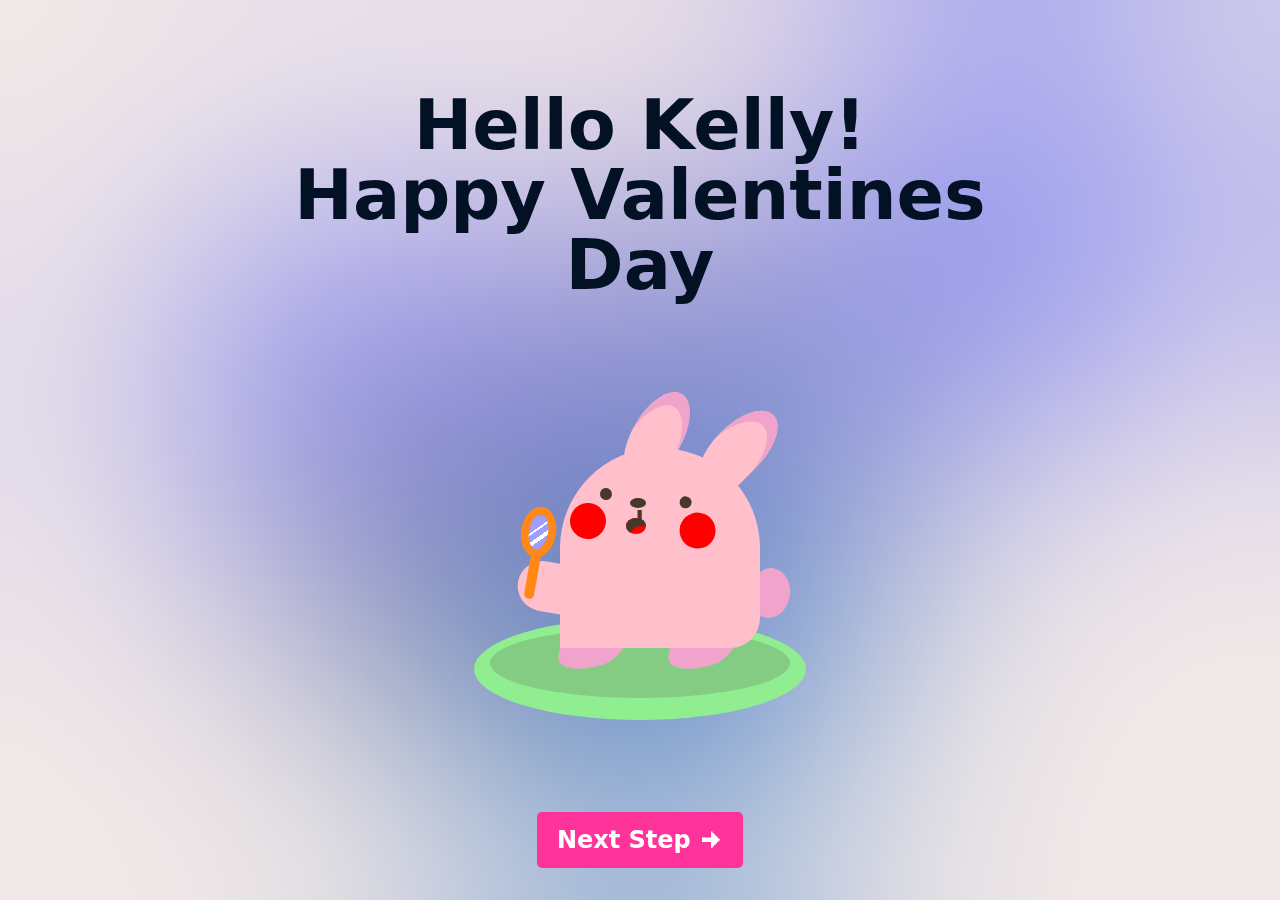
==== index.html @ 99c9629e "one" ====
<!DOCTYPE html>
<html lang="en">
<head>
  <meta charset="UTF-8">
  <meta name="viewport" content="width=device-width, initial-scale=1.0">
  <title>Flores y corazones</title>
  <link rel="stylesheet" href="./intro.css">
  
  

</head>
<body>
<div class="bouncing-blobs-container">
    <div class="bouncing-blobs-glass"></div>
    <div class="bouncing-blobs">
      <div class="bouncing-blob bouncing-blob--blue"></div>
      <div class="bouncing-blob bouncing-blob--blue"></div>
      <div class="bouncing-blob bouncing-blob--blue"></div>
      <div class="bouncing-blob bouncing-blob--white"></div>
      <div class="bouncing-blob bouncing-blob--purple"></div>
      <div class="bouncing-blob bouncing-blob--purple"></div>
      <div class="bouncing-blob bouncing-blob--pink"></div>
    </div>
  </div>
  <div class="hero">
    <h2>Hello Kelly!<br>Happy Valentines Day</h2>
    <br><br>
    <div class="bunny-container">
        <div class="text"></div>
        <div class="grass"></div>
        <div class="bunny">
            <div class="bunny__ears">
                <div class="bunny__ear bunny__ear--left"></div>
                <div class="bunny__ear bunny__ear--right"></div>
            </div>
            <div class="bunny__feet">
                <div class="bunny__foot bunny__foot--left"></div>
                <div class="bunny__foot bunny__foot--right"></div>
            </div>
            <div class="bunny__tail"></div>
            <div class="bunny__paw"></div>
            <div class="bunny__body">
                <div class="bunny__eyes"></div>
                <div class="bunny__nose"></div>
                <div class="bunny__cheeks"></div>
                <div class="bunny__mouth"></div>
            </div>
        </div>
    </div>
    <div class="bubbles">
        <div class="bubble"></div>
        <div class="bubble"></div>
        <div class="bubble"></div>
        <div class="bubble"></div>
        <div class="bubble"></div>
        <div class="bubble"></div>
        <div class="bubble"></div>
        <div class="bubble"></div>
        <div class="bubble"></div>
        <div class="bubble"></div>
        <div class="bubble"></div>
        <div class="bubble"></div>
        <div class="bubble"></div>
        <div class="bubble"></div>
        <div class="bubble"></div>
        <div class="bubble"></div>
        <div class="bubble"></div>
        <div class="bubble"></div>
    </div>
    <br><br> <br><br> <br><br>
        <div class="button-container">
            <a href="valentines.html" class="valentines-button">Next Step 🠊 </a>
        </div>
    </div>
    
</body>

  <script  src="./intro.js"></script>

  </html>
---- intro.css ----
:root {
    font-family: Inter, system-ui, Avenir, Helvetica, Arial, sans-serif;
    line-height: 1.5;
    font-weight: 400;
  
    color: black;
    background-color: rgba(219, 195, 195, 0.379);
  
    font-synthesis: none;
    text-rendering: optimizeLegibility;
    -webkit-font-smoothing: antialiased;
    -moz-osx-font-smoothing: grayscale;
  }
  
  body {
    margin: 0;
    display: flex;
    place-items: center;
    min-width: 320px;
    min-height: 100vh;
  }
  
  .bouncing-blob {
    width: 32vw;
    aspect-ratio: 1;
    border-radius: 50%;
    will-change: transform;
    position: absolute;
    z-index: 1;
    top: 0;
    left: 0;
    transform-origin: left top;
  }
  
  .bouncing-blob--blue {
    background: #4783c7;
  }
  
  .bouncing-blob--white {
    background: #7f7676;
    z-index: 2;
    width: 15vw;
  }
  
  .bouncing-blob--purple {
    background: #8c8ff1;
  }
  
  .bouncing-blob--pink {
    background: #e289cd50;
  }
  
  .bouncing-blobs-container {
    position: fixed;
    z-index: -1;
    top: 0;
    left: 0;
    width: 100%;
    height: 100%;
  }
  
  .bouncing-blobs-glass {
    position: absolute;
    z-index: 2;
    top: 0;
    left: 0;
    width: 100%;
    height: 100%;
    backdrop-filter: blur(140px);
    -webkit-backdrop-filter: blur(140px);
    pointer-events: none;
  }
  
  .bouncing-blobs {
    position: absolute;
    z-index: 1;
    top: 0;
    left: 0;
    width: 100%;
    height: 100%;
  }
  
  .hero {
    display: flex;
    flex-direction: column;
    justify-content: center;
    align-items: center;
    width: 100%;
  }
  
  .hero h2 {
    font-size: 70px;
    max-width: 800px;
    line-height: 1;
    text-align: center;
    font-weight: bold;
    text-transform: capitalize;
    margin-bottom: 20px;
    color: #021123;
  }
  
  .hero p {
    font-size: 24px;
    max-width: 500px;
    text-align: center;
    color: #021123;
  }
  
  @media (max-width: 1200px) {
    .bouncing-blobs-glass {
      backdrop-filter: blur(120px);
      -webkit-backdrop-filter: blur(120px);
    }
  }
  
  @media (max-width: 500px) {
    .bouncing-blob {
      width: 60vw;
    }
    .bouncing-blob--white {
      width: 30vw;
    }
    .bouncing-blobs-glass {
      backdrop-filter: blur(90px);
      -webkit-backdrop-filter: blur(90px);
    }
  
    .hero h2 {
      font-size: 32px;
    }
  
    .hero p {
      font-size: 16px;
      padding: 0 20px;
    }
  }
  
  .tutorial-link a {
    display: flex;
    justify-content: center;
    align-items: center;
    color: black;
    font-size: 20px;
    text-decoration: none;
    font-weight: 600;
    gap: 0 5px;
    border: 2px solid;
    border-radius: 5px;
    padding: 4px 10px;
  }
  
  .tutorial-link svg {
    width: 30px;
  }
  
  @media(max-width: 500px) {
    .tutorial-link a {
      font-size: 14px;
      padding: 2px 4px;
    }
    .tutorial-link svg {
      width: 15px;
    }
  }





  :root {
    --bunny-size: 300px;
    --bunny-color: pink;
    --bunny-color-2: #f0a4cb;
    --bunny-eye-color: #473929;
    --bunny-cheek-color: red;
    --bunny-tongue-color: red;
    --bunny-mouth-color: #473929;
    --bunny-nose-color: #473929;
    
    --stick-color: #ff8819;
    --stick-bubble-color-1: #9e9eff;
    --stick-bubble-color-2: white;
    
    --grass-color: #84cc84;
    --grass-color-2: lightgreen;

    --breathe-duration: 10s;

    --bubble-color-1: #4fd5e7;
    --bubble-color-2: #829fff;
    --bubble-color-3: #76e0cf;
    --bubble-color-4: #86befd;
    --bubble-color-5: #91f1d9;
}

body {
    margin: 0;
    display: flex;
    justify-content: center;
    align-items: center;
    height: 100vh;
}

.bunny-container {
    width: var(--bunny-size);
    height: var(--bunny-size);
}

.bunny {
    width: 230px;
    height: 300px;
    transform: translateX(70px);
}

.bunny * {
    position: absolute;
}

.bunny__body {
    width: 200px;
    height: 200px;
    background: var(--bunny-color);
    border-radius: 100px 100px 30px 0px;
    transform: translateY(80px);
}

@keyframes eyesAnim {
    0%, 15%, 17%,    79%, 81% { transform: translate(40px, 40px) rotateZ(6deg) }
        16%,            80% { transform: translate(40px, 40px) rotateZ(6deg) scaleY(0.3) }
    60% { transform: translate(40px, 30px) rotateZ(6deg) }
    10%, 70%, 100% { transform: translate(40px, 40px) rotateZ(6deg) }
}

.bunny__eyes {
    padding: 6px;
    background: var(--bunny-eye-color);
    border-radius: 50%;
    box-shadow: 80px 0 var(--bunny-eye-color);
    transform: translate(40px, 40px) rotateZ(6deg);
    animation: eyesAnim var(--breathe-duration) linear infinite;
}

@keyframes noseAnim {
    60% { transform: translate(70px, 40px) }
    10%, 70%, 100% { transform: translate(70px, 50px) }
}

.bunny__nose {
    padding: 5px 8px;
    background: var(--bunny-nose-color);
    border-radius: 50%;
    transform: translate(70px, 50px);
    animation: noseAnim var(--breathe-duration) linear infinite;
}

.bunny__nose::after {
    content: '|';
    text-shadow: 1px 0px, -1px 0;
    color: var(--bunny-nose-color);
    position: absolute;
    font-size: 20px;
    font-weight: bolder;
    transform: translateX(-2px);
}

@keyframes cheeksAnim {
    60% { transform: translate(10px, 50px) rotateZ(5deg); opacity: 0.5 }
    10%, 70%, 100%, 0% { transform: translate(10px, 55px) rotateZ(5deg); opacity: 0.2 }
}

.bunny__cheeks {
    padding: 18px;
    background: var(--bunny-cheek-color);
    border-radius: 50%;
    transform: translate(10px, 55px) rotateZ(5deg);
    box-shadow: 110px 0 var(--bunny-cheek-color);
    animation: cheeksAnim var(--breathe-duration) linear infinite;
}

@keyframes breatheMouthAnim {
    0%, 10%, 75%,
    78%, 82%, 86%, 90%, 94%, 98%, 100%, 4%, 8%
    { transform: translate(68px, 70px) }
    60% { transform: translate(70px, 70px) scale(3, 2.5) }
    76%, 80%, 84%, 88%, 92%, 96%, 2%, 6% { transform: translate(66px, 70px) }
}

.bunny__mouth {
    padding: 8px 10px;
    background: var(--bunny-tongue-color);
    border-radius: 50%;
    transform: translate(66px, 70px);
    box-shadow: inset 5px 8px var(--bunny-mouth-color);
    animation: breatheMouthAnim  var(--breathe-duration) linear infinite;
}

.bunny__ears {
    width: 200px;
    height: 100px;
}

@keyframes earLeftAnim {
    0%, 10%, 75% { transform: var(--transform-3) }
    15%, 17%, 65% { transform: var(--transform-1) }
    16% { transform: var(--transform-2) }

    25%, 29%,       42%, 46%,       56%, 60% { transform: var(--transform-4) }
    23%, 27%, 31%,  40%, 44%, 48%,  54%, 58%, 62% { transform: var(--transform-1) }
}

@keyframes earRightAnim {
    0%, 10%, 75% { transform: var(--transform-3) }
    13%, 15%, 65% { transform: var(--transform-1) }
    14% { transform: var(--transform-2) }

    28%, 32%,       44%, 48%,       55%, 59% { transform: var(--transform-4) }
    26%, 30%, 34%,  42%, 46%, 50%,  53%, 57%, 61% { transform: var(--transform-1) }
}

.bunny__ear {
    width: 50px;
    height: 100px;
    border-radius: 50% 50% 0%;
    background: var(--bunny-color);
    transform-origin: bottom left;
    box-shadow: inset 0px 15px var(--bunny-color-2);
    transform: var(--transform-3);
}

.bunny__ear--left {
    --transform-1: translateX(50px) rotate(10deg);
    --transform-2: translateX(50px) rotate(5deg);
    --transform-3: translateX(50px) rotate(30deg);
    --transform-4: translateX(50px) rotate(8deg);
    animation: earLeftAnim var(--breathe-duration) linear infinite;
}

.bunny__ear--right {
    --transform-1: translateX(125px) rotate(25deg);
    --transform-2: translateX(125px) rotate(20deg);
    --transform-3: translateX(125px) rotate(45deg);
    --transform-4: translateX(125px) rotate(23deg);
    animation: earRightAnim var(--breathe-duration) linear infinite;
}

.bunny__feet {
    height: 35px;
    width: 200px;
    transform: translateY(265px);
}

.bunny__foot {
    height: 35px;
    width: 65px;
    background: var(--bunny-color-2);
    border-radius: 0 0 25px 50%;
}

.bunny__foot--left {
    transform: rotate(10deg) skewY(-20deg);
}

.bunny__foot--right {
    transform: translateX(110px) rotate(10deg) skewY(-20deg);
}

@keyframes tailAnim {
    0%, 15%, 25%,   75%, 85%, 95% { transform: translate(190px, 200px) rotate(8deg) }
        20%,        80%, 90% { transform: translate(190px, 198px) rotate(-8deg) }
}

.bunny__tail {
    height: 50px;
    width: 40px;
    background: var(--bunny-color-2);
    border-radius: 50% 50% 50%;
    transform: translate(190px, 200px) rotate(8deg);
    animation: tailAnim 3s linear infinite;
}

.bunny__arm {
    width: 80px;
    height: 100px;
    transform: translate(-70px, 140px);
}

@keyframes pawAnim {
    0%, 75%, 100% { transform: translate(-47px, 197px) rotate(-2deg) }
    65% { transform: translate(-47px, 197px) rotate(10deg) }
}

.bunny__paw {
    width: 50px;
    height: 50px;
    background: var(--bunny-color);
    border-radius: 50px 0 0 50px;
    transform-origin: bottom right;
    transform: translate(-47px, 197px) rotate(-2deg);
    transform: translate(-47px, 197px) rotate(10deg);
    animation: pawAnim var(--breathe-duration) linear infinite;
}

.bunny__paw::before {
    content: '';
    position: absolute;
    width: 10px;
    height: 45px;
    border-radius: 0 0 20px 20px;
    background: var(--stick-color);
    transform: translate(8px, -5px);
}

.bunny__paw::after {
    content: '';
    position: absolute;
    width: 19px;
    height: 35px;
    background: linear-gradient(-45deg,
        var(--stick-bubble-color-1) 0% 30%,
        var(--stick-bubble-color-2) 30% 40%,
        var(--stick-bubble-color-1) 40% 55%,
        var(--stick-bubble-color-2) 55% 60%,
        var(--stick-bubble-color-1) 60% 100%);
    border-radius: 50%;
    box-shadow: 0 0 0 8px var(--stick-color);
    transform: translate(2px, -45px);
}

.grass {
    width: 300px;
    height: 70px;
    background: var(--grass-color);
    position: absolute;
    border-radius: 50%;
    transform: translateY(260px);
    box-shadow: 0 6px 0 16px var(--grass-color-2);
}


.bubbles {
    position: absolute;
    transform: translate(-130px, 15px);
}

@keyframes bubbleAnim {
    40% { offset-distance: 0% }
    60% { offset-distance: 100%; }
    42%, 58% { opacity: 1 }
    0%, 40%, 60%, 100% { opacity: 0 }
}

.bubble {
    position: absolute;
    border-radius: 50%;
    opacity: 0;
    animation: bubbleAnim var(--breathe-duration) linear infinite;
    --bubble-base-delay: 3s;
    --bubble-delay: 0.2s;
}
.bubble:nth-child(n) {
    background: var(--bubble-color-1);
    padding: 12px;
    transform: rotate(10deg);
    offset-path: path('m0,0 l -500, -35');
}
.bubble:nth-child(2n) {
    background: var(--bubble-color-2);
    padding: 8px;
    offset-path: path('m0,0 l -500, -25');
}
.bubble:nth-child(3n) {
    background: var(--bubble-color-3);
    padding: 15px;
    offset-path: path('m0,0 l -500, 10');
}
.bubble:nth-child(4n) {
    background: var(--bubble-color-4);
    padding: 10px;
    offset-path: path('m0,0 l -500, 30');
}
.bubble:nth-child(5n) {
    background: var(--bubble-color-5);
    padding: 17px;
    offset-path: path('m0,0 l -500, 20');
}

.bubble:nth-child(1) { animation-delay: var(--bubble-base-delay) }
.bubble:nth-child(2) { animation-delay: calc(var(--bubble-base-delay) + var(--bubble-delay)) }
.bubble:nth-child(3) { animation-delay: calc(var(--bubble-base-delay) + var(--bubble-delay) * 2) }
.bubble:nth-child(4) { animation-delay: calc(var(--bubble-base-delay) + var(--bubble-delay) * 3) }
.bubble:nth-child(5) { animation-delay: calc(var(--bubble-base-delay) + var(--bubble-delay) * 4) }
.bubble:nth-child(6) { animation-delay: calc(var(--bubble-base-delay) + var(--bubble-delay) * 5) }
.bubble:nth-child(7) { animation-delay: calc(var(--bubble-base-delay) + var(--bubble-delay) * 6) }
.bubble:nth-child(8) { animation-delay: calc(var(--bubble-base-delay) + var(--bubble-delay) * 7) }
.bubble:nth-child(9) { animation-delay: calc(var(--bubble-base-delay) + var(--bubble-delay) * 8) }
.bubble:nth-child(10) { animation-delay: calc(var(--bubble-base-delay) + var(--bubble-delay) * 9) }
.bubble:nth-child(11) { animation-delay: calc(var(--bubble-base-delay) + var(--bubble-delay) * 10) }
.bubble:nth-child(12) { animation-delay: calc(var(--bubble-base-delay) + var(--bubble-delay) * 11) }
.bubble:nth-child(13) { animation-delay: calc(var(--bubble-base-delay) + var(--bubble-delay) * 12) }
.bubble:nth-child(14) { animation-delay: calc(var(--bubble-base-delay) + var(--bubble-delay) * 13) }
.bubble:nth-child(15) { animation-delay: calc(var(--bubble-base-delay) + var(--bubble-delay) * 14) }
.bubble:nth-child(16) { animation-delay: calc(var(--bubble-base-delay) + var(--bubble-delay) * 15) }
.bubble:nth-child(17) { animation-delay: calc(var(--bubble-base-delay) + var(--bubble-delay) * 16) }
.bubble:nth-child(18) { animation-delay: calc(var(--bubble-base-delay) + var(--bubble-delay) * 17) }

.bubble::before, .bubble::after {
    content: '';
    position: absolute;
    border-radius: 50%;
    background: white;
}

.bubble::after {
    padding: 15%;
    opacity: 0.6;
}

.bubble::before {
    padding: 10%;
    opacity: 0.7;
    transform: translate(-6px, -1px);
}



.button-container .valentines-button {
    display: inline-block;
    padding: 10px 20px;
    font-size: 24px;
    text-decoration: none;
    font-family: Inter, system-ui, Avenir, Helvetica, Arial, sans-serif; /* Added font-family */
    background-color: #ff3399; /* Adjust the color as per your design */
    color: #fff; /* Adjust the color as per your design */
    border-radius: 5px;
    transition: background-color 0.3s ease;
    font-weight: bold;
}

.button-container .valentines-button:hover {
    background-color: #cc0066; /* Adjust the color as per your design */
}
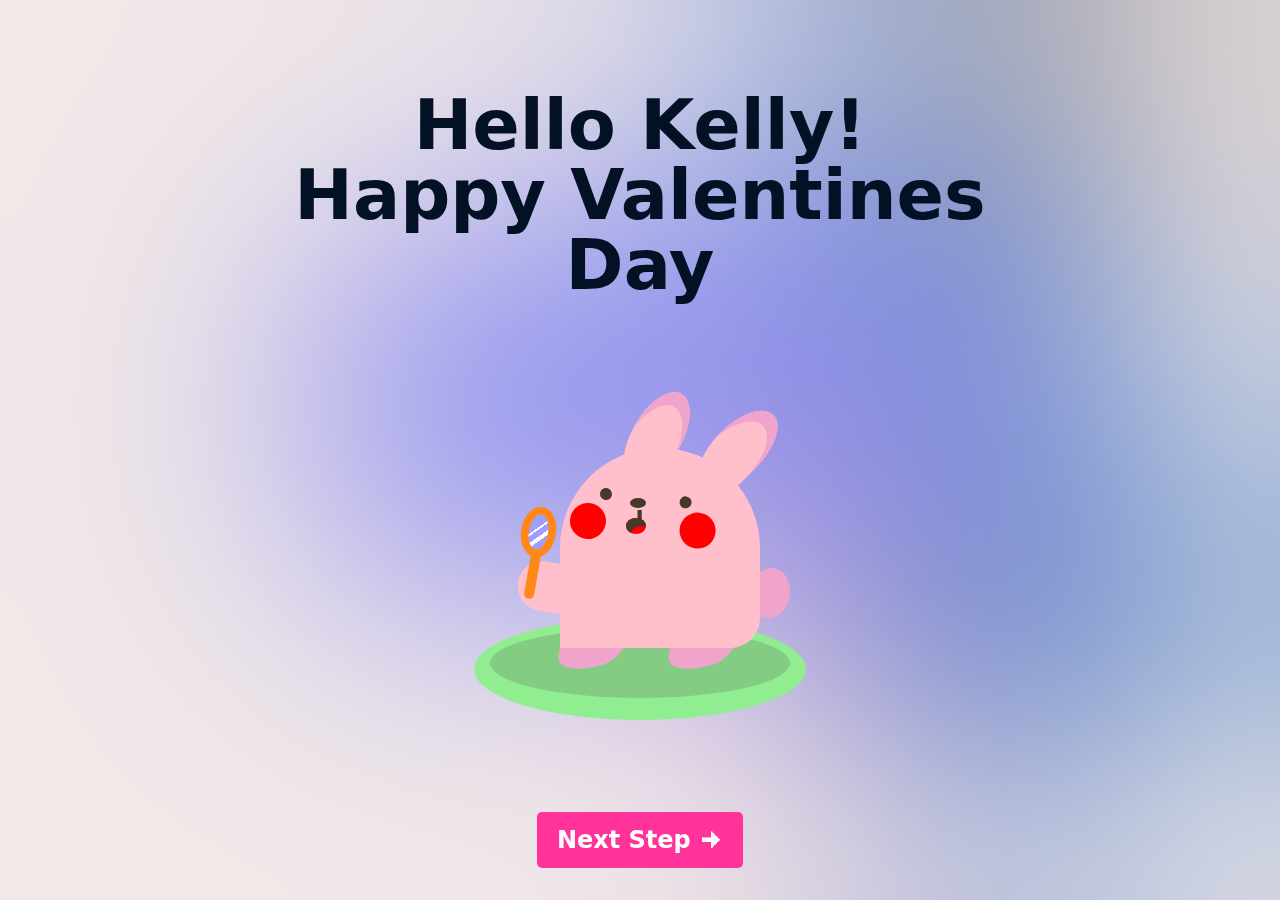
==== commit 42947d68: "Update index.html" ====
--- a/index.html
+++ b/index.html
@@ -3,7 +3,7 @@
 <head>
   <meta charset="UTF-8">
   <meta name="viewport" content="width=device-width, initial-scale=1.0">
-  <title>Flores y corazones</title>
+  <title>Surprise</title>
   <link rel="stylesheet" href="./intro.css">
   
   
@@ -77,4 +77,4 @@
 
   <script  src="./intro.js"></script>
 
-  </html>+  </html>
